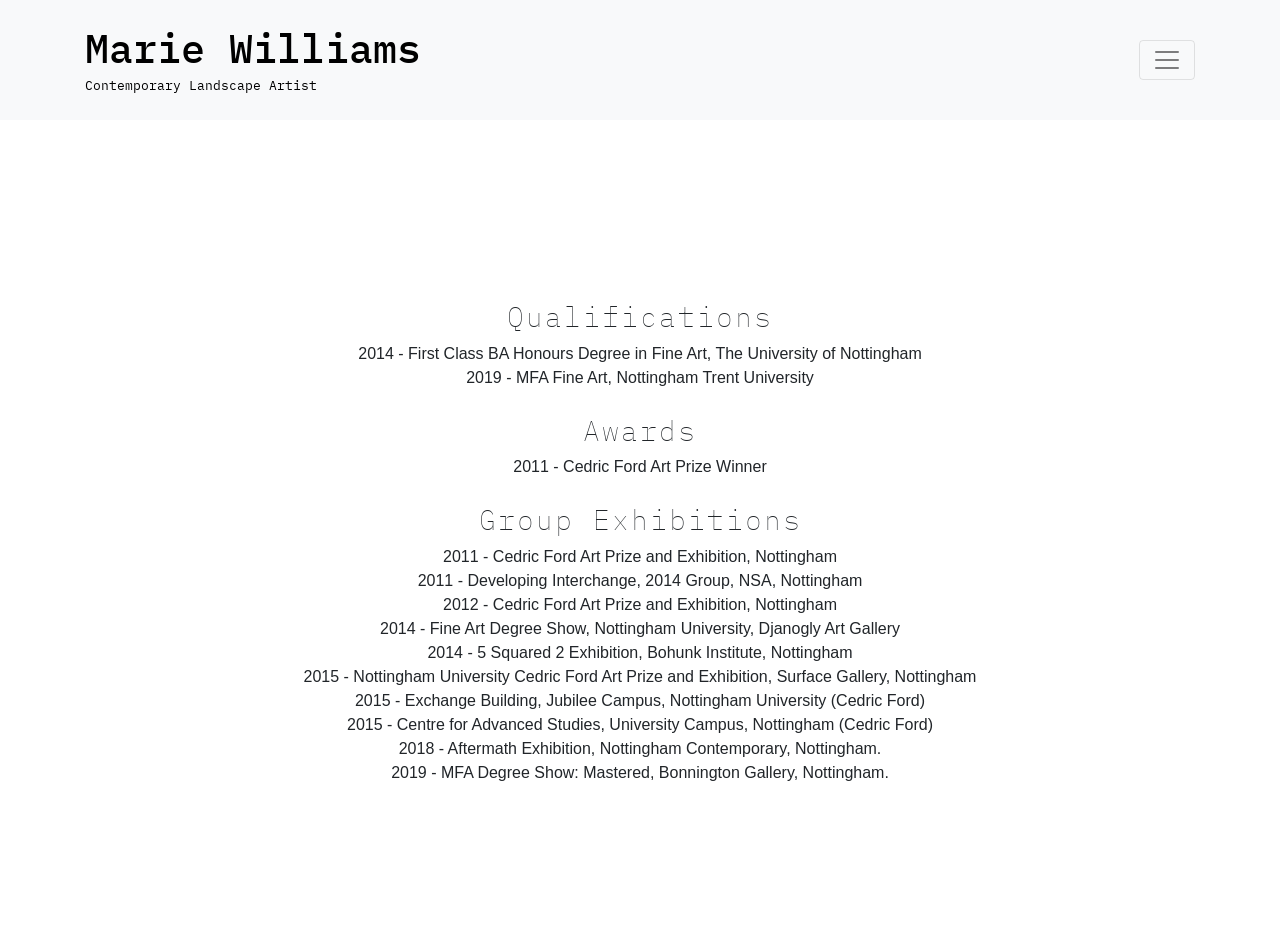
==== cv.html @ ebe1d63e "Add files via upload" ====
<!doctype html>
<html lang="en">

<head>
  <!-- Required meta tags -->
  <meta charset="utf-8">
  <meta name="viewport" content="width=device-width, initial-scale=1, shrink-to-fit=no">

  <!-- Bootstrap CSS -->
  <link rel="stylesheet" href="css/bootstrap.min.css">
  <link rel="stylesheet" href="css/custom.css">

  <title>CV - Marie Williams - Contemporary Landscape Artist</title>
</head>

<body>
  <div class="pos-f-t">
    <div class="collapse" id="navbarToggleExternalContent">
      <div class="bg-dark p-4">
        <div class="container-md text-white">
          <div class="row">
            <div class="col-md-6">
              Marie Williams is a contemporary painter working in both oils and mixed media. The impetus for her work comes from travelling through the Nottinghamshire landscape.
            </div>
            <div class="col-md-3">

            </div>
            <div class="col-md-3">
              <div class="list-group list-group-flush">
                <a href="cv.html" class="bg-dark text-white list-group-item list-group-item-action">CV</a>
                <a href="https://www.instagram.com/mariewilliamsart/" class="bg-dark text-white list-group-item list-group-item-action">Instagram</a>
              </div>
            </div>
          </div>
        </div>
      </div>
    </div>
    <nav class="navbar navbar-light bg-light">
      <div class="container-md">
        <a href="index.html" class="main-title pt-3">
          <h1 class="mb-0">Marie Williams</h1>
          <small>Contemporary Landscape Artist</small></p>
        </a>

        <button class="navbar-toggler" type="button" data-toggle="collapse" data-target="#navbarToggleExternalContent" aria-controls="navbarToggleExternalContent" aria-expanded="false" aria-label="Toggle navigation">
          <span class="navbar-toggler-icon"></span>
        </button>
      </div>
    </nav>
  </div>

  <div class="container-md text-center">
    <div class="jumbotron bg-white">
      <p class="mx-auto w-75">
        <h3> Qualifications </h3>
        2014 - First Class BA Honours Degree in Fine Art, The University of Nottingham <br>
        2019 - MFA Fine Art, Nottingham Trent University <br><br>
        <h3> Awards </h3>
        2011 - Cedric Ford Art Prize Winner <br><br>
        <h3> Group Exhibitions </h3>
        2011 - Cedric Ford Art Prize and Exhibition, Nottingham <br>
        2011 - Developing Interchange, 2014 Group, NSA, Nottingham <br>
        2012 - Cedric Ford Art Prize and Exhibition, Nottingham <br>
        2014 - Fine Art Degree Show, Nottingham University, Djanogly Art Gallery <br>
        2014 - 5 Squared 2 Exhibition, Bohunk Institute, Nottingham <br>
        2015 - Nottingham University Cedric Ford Art Prize and Exhibition, Surface Gallery, Nottingham <br>
        2015 - Exchange Building, Jubilee Campus, Nottingham University (Cedric Ford) <br>
        2015 - Centre for Advanced Studies, University Campus, Nottingham (Cedric Ford) <br>
        2018 - Aftermath Exhibition, Nottingham Contemporary, Nottingham. <br>
        2019 - MFA Degree Show: Mastered, Bonnington Gallery, Nottingham.
      </p>
    </div>
  </div>


  <script src="js/jquery.min.js"></script>
  <script src="js/bootstrap.min.js"></script>
</body>

</html>
---- css/custom.css ----
@import url('https://fonts.googleapis.com/css2?family=IBM+Plex+Mono:wght@300;400&display=swap');

.main-title {
  font-family: 'IBM Plex Mono', monospace;
  text-decoration: none !important;
  color: black !important;
}

.jumbotron {
  margin-top: 100px;
  margin-bottom: 80px;
}

.jumbotron h2 {
  font-family: 'IBM Plex Mono', monospace;
  letter-spacing: 2px;
  font-size: 42px;
  font-weight: 100;
}

.jumbotron h3 {
  font-family: 'IBM Plex Mono', monospace;
  letter-spacing: 2px;
  font-size: 28px;
  font-weight: 100;
}

.jumbotron p {
  font-family: 'IBM Plex Mono', monospace;
  letter-spacing: 1px;
  font-size: 20px;
  font-weight: 100;
}

img {
  cursor: pointer;
}
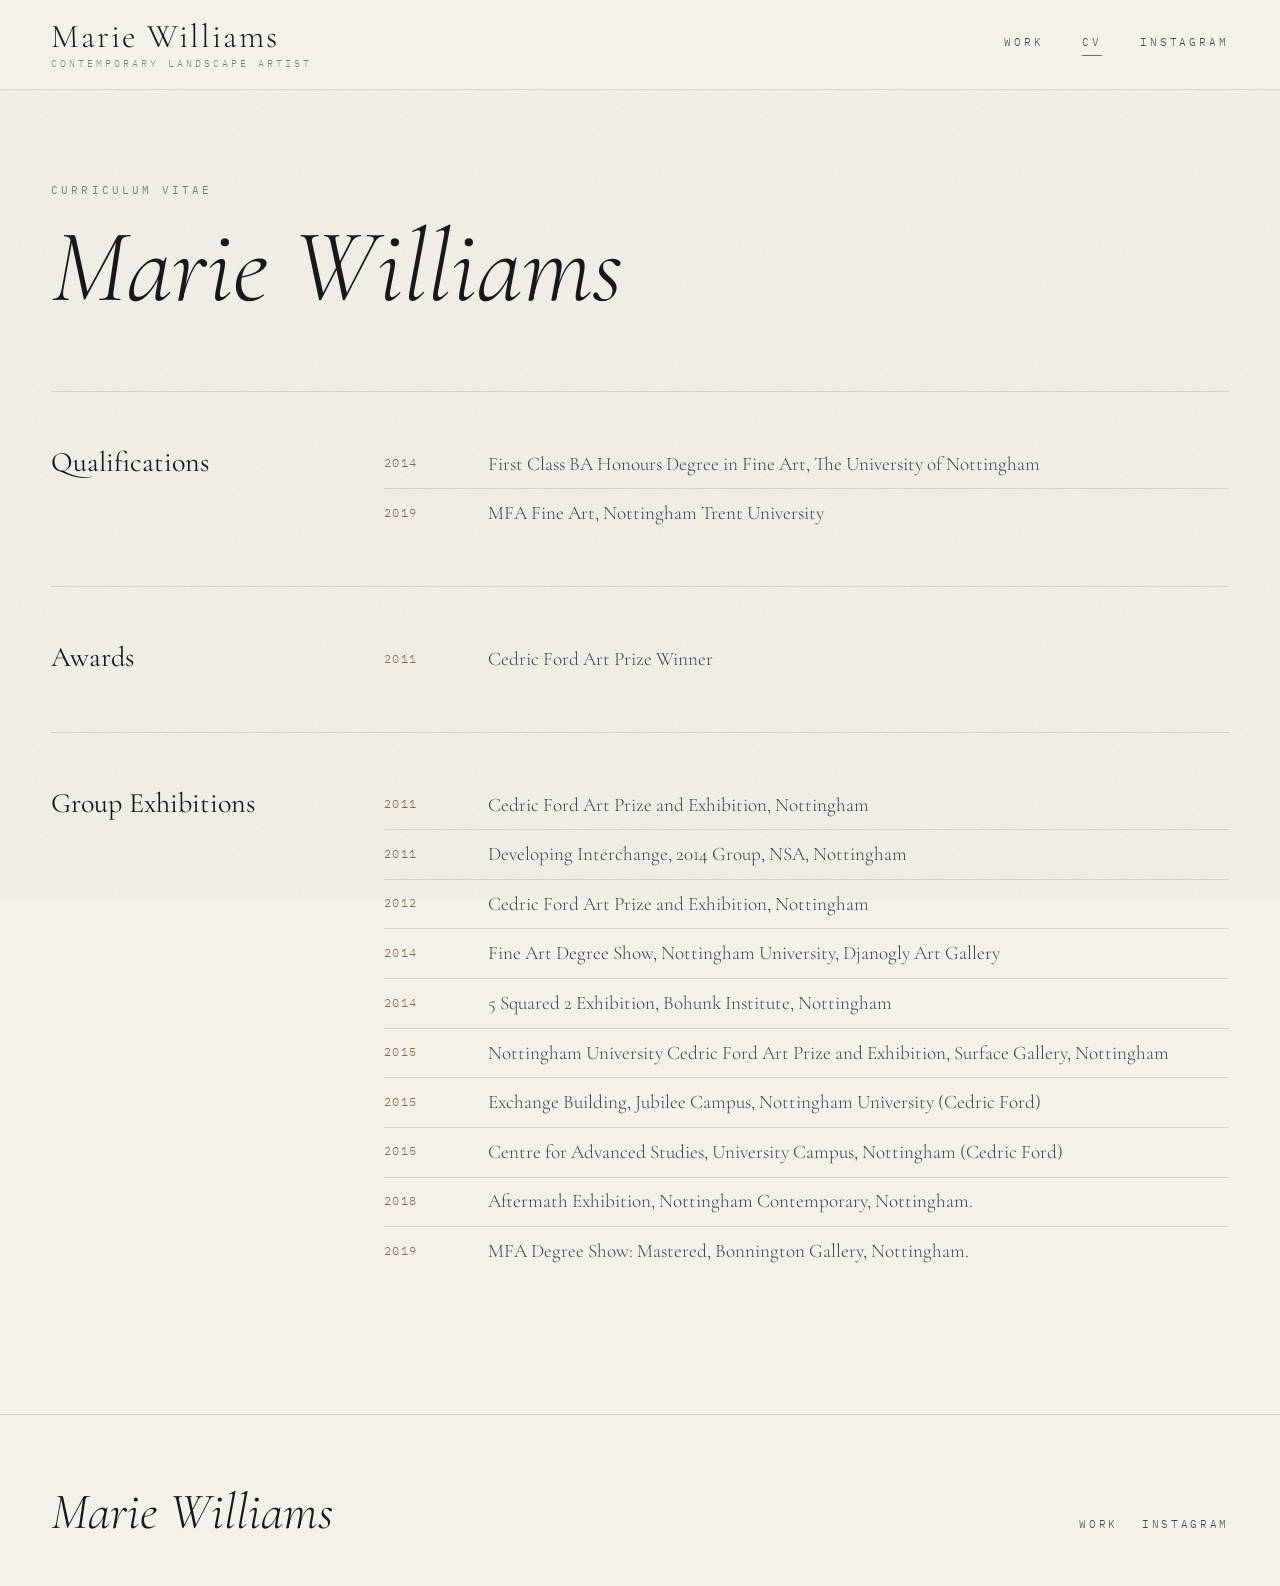
==== commit 5986fd91: "Refactor CV and index pages for improved structure and accessibility; add site.js for mobile menu an" ====
--- a/cv.html
+++ b/cv.html
@@ -1,80 +1,101 @@
-<!doctype html>
-<html lang="en">
-
-<head>
-  <!-- Required meta tags -->
-  <meta charset="utf-8">
-  <meta name="viewport" content="width=device-width, initial-scale=1, shrink-to-fit=no">
-
-  <!-- Bootstrap CSS -->
-  <link rel="stylesheet" href="css/bootstrap.min.css">
-  <link rel="stylesheet" href="css/custom.css">
-
-  <title>CV - Marie Williams - Contemporary Landscape Artist</title>
-</head>
-
-<body>
-  <div class="pos-f-t">
-    <div class="collapse" id="navbarToggleExternalContent">
-      <div class="bg-dark p-4">
-        <div class="container-md text-white">
-          <div class="row">
-            <div class="col-md-6">
-              Marie Williams is a contemporary painter working in both oils and mixed media. The impetus for her work comes from travelling through the Nottinghamshire landscape.
-            </div>
-            <div class="col-md-3">
-
-            </div>
-            <div class="col-md-3">
-              <div class="list-group list-group-flush">
-                <a href="cv.html" class="bg-dark text-white list-group-item list-group-item-action">CV</a>
-                <a href="https://www.instagram.com/mariewilliamsart/" class="bg-dark text-white list-group-item list-group-item-action">Instagram</a>
-              </div>
-            </div>
-          </div>
-        </div>
-      </div>
-    </div>
-    <nav class="navbar navbar-light bg-light">
-      <div class="container-md">
-        <a href="index.html" class="main-title pt-3">
-          <h1 class="mb-0">Marie Williams</h1>
-          <small>Contemporary Landscape Artist</small></p>
-        </a>
-
-        <button class="navbar-toggler" type="button" data-toggle="collapse" data-target="#navbarToggleExternalContent" aria-controls="navbarToggleExternalContent" aria-expanded="false" aria-label="Toggle navigation">
-          <span class="navbar-toggler-icon"></span>
-        </button>
-      </div>
-    </nav>
-  </div>
-
-  <div class="container-md text-center">
-    <div class="jumbotron bg-white">
-      <p class="mx-auto w-75">
-        <h3> Qualifications </h3>
-        2014 - First Class BA Honours Degree in Fine Art, The University of Nottingham <br>
-        2019 - MFA Fine Art, Nottingham Trent University <br><br>
-        <h3> Awards </h3>
-        2011 - Cedric Ford Art Prize Winner <br><br>
-        <h3> Group Exhibitions </h3>
-        2011 - Cedric Ford Art Prize and Exhibition, Nottingham <br>
-        2011 - Developing Interchange, 2014 Group, NSA, Nottingham <br>
-        2012 - Cedric Ford Art Prize and Exhibition, Nottingham <br>
-        2014 - Fine Art Degree Show, Nottingham University, Djanogly Art Gallery <br>
-        2014 - 5 Squared 2 Exhibition, Bohunk Institute, Nottingham <br>
-        2015 - Nottingham University Cedric Ford Art Prize and Exhibition, Surface Gallery, Nottingham <br>
-        2015 - Exchange Building, Jubilee Campus, Nottingham University (Cedric Ford) <br>
-        2015 - Centre for Advanced Studies, University Campus, Nottingham (Cedric Ford) <br>
-        2018 - Aftermath Exhibition, Nottingham Contemporary, Nottingham. <br>
-        2019 - MFA Degree Show: Mastered, Bonnington Gallery, Nottingham.
-      </p>
-    </div>
-  </div>
-
-
-  <script src="js/jquery.min.js"></script>
-  <script src="js/bootstrap.min.js"></script>
-</body>
-
-</html>
+<!doctype html>
+<html lang="en">
+
+<head>
+  <meta charset="utf-8">
+  <meta name="viewport" content="width=device-width, initial-scale=1">
+  <meta name="description" content="Qualifications, awards and group exhibitions of Marie Williams, contemporary landscape artist.">
+
+  <link rel="preconnect" href="https://fonts.googleapis.com">
+  <link rel="preconnect" href="https://fonts.gstatic.com" crossorigin>
+  <link rel="stylesheet" href="css/custom.css">
+
+  <title>CV - Marie Williams - Contemporary Landscape Artist</title>
+</head>
+
+<body>
+
+  <header class="site-header">
+    <div class="site-header__inner">
+      <a href="index.html" class="main-title">
+        <h1>Marie Williams</h1>
+        <small>Contemporary Landscape Artist</small>
+      </a>
+
+      <nav class="nav-links" aria-label="Primary">
+        <a href="index.html">Work</a>
+        <a href="cv.html" aria-current="page">CV</a>
+        <a href="https://www.instagram.com/mariewilliamsart/">Instagram</a>
+      </nav>
+
+      <button class="nav-toggle" type="button" aria-expanded="false" aria-controls="navPanel" aria-label="Menu">
+        <span></span><span></span><span></span>
+      </button>
+    </div>
+  </header>
+
+  <div class="nav-panel" id="navPanel">
+    <div class="shell">
+      <p class="nav-panel__note">Marie Williams is a contemporary painter working in both oils and mixed media. The impetus for her work comes from travelling through the Nottinghamshire landscape.</p>
+      <nav class="nav-panel__links" aria-label="Menu">
+        <a href="index.html">Work</a>
+        <a href="cv.html">CV</a>
+        <a href="https://www.instagram.com/mariewilliamsart/">Instagram</a>
+      </nav>
+    </div>
+  </div>
+
+  <main class="cv">
+    <div class="shell">
+
+      <span class="eyebrow reveal">Curriculum Vitae</span>
+      <h2 class="cv__title reveal">Marie Williams</h2>
+
+      <section class="cv-block reveal">
+        <h3>Qualifications</h3>
+        <ul class="cv-list">
+          <li><span class="yr">2014</span><span>First Class BA Honours Degree in Fine Art, The University of Nottingham</span></li>
+          <li><span class="yr">2019</span><span>MFA Fine Art, Nottingham Trent University</span></li>
+        </ul>
+      </section>
+
+      <section class="cv-block reveal">
+        <h3>Awards</h3>
+        <ul class="cv-list">
+          <li><span class="yr">2011</span><span>Cedric Ford Art Prize Winner</span></li>
+        </ul>
+      </section>
+
+      <section class="cv-block reveal">
+        <h3>Group Exhibitions</h3>
+        <ul class="cv-list">
+          <li><span class="yr">2011</span><span>Cedric Ford Art Prize and Exhibition, Nottingham</span></li>
+          <li><span class="yr">2011</span><span>Developing Interchange, 2014 Group, NSA, Nottingham</span></li>
+          <li><span class="yr">2012</span><span>Cedric Ford Art Prize and Exhibition, Nottingham</span></li>
+          <li><span class="yr">2014</span><span>Fine Art Degree Show, Nottingham University, Djanogly Art Gallery</span></li>
+          <li><span class="yr">2014</span><span>5 Squared 2 Exhibition, Bohunk Institute, Nottingham</span></li>
+          <li><span class="yr">2015</span><span>Nottingham University Cedric Ford Art Prize and Exhibition, Surface Gallery, Nottingham</span></li>
+          <li><span class="yr">2015</span><span>Exchange Building, Jubilee Campus, Nottingham University (Cedric Ford)</span></li>
+          <li><span class="yr">2015</span><span>Centre for Advanced Studies, University Campus, Nottingham (Cedric Ford)</span></li>
+          <li><span class="yr">2018</span><span>Aftermath Exhibition, Nottingham Contemporary, Nottingham.</span></li>
+          <li><span class="yr">2019</span><span>MFA Degree Show: Mastered, Bonnington Gallery, Nottingham.</span></li>
+        </ul>
+      </section>
+
+    </div>
+  </main>
+
+  <footer class="site-footer">
+    <div class="shell site-footer__inner">
+      <p class="site-footer__name">Marie Williams</p>
+      <nav class="footer-links" aria-label="Footer">
+        <a href="index.html">Work</a>
+        <a href="https://www.instagram.com/mariewilliamsart/">Instagram</a>
+      </nav>
+    </div>
+  </footer>
+
+  <script src="js/site.js"></script>
+</body>
+
+</html>
--- a/css/custom.css
+++ b/css/custom.css
@@ -1,37 +1,576 @@
-@import url('https://fonts.googleapis.com/css2?family=IBM+Plex+Mono:wght@300;400&display=swap');
-
-.main-title {
-  font-family: 'IBM Plex Mono', monospace;
-  text-decoration: none !important;
-  color: black !important;
-}
-
-.jumbotron {
-  margin-top: 100px;
-  margin-bottom: 80px;
-}
-
-.jumbotron h2 {
-  font-family: 'IBM Plex Mono', monospace;
-  letter-spacing: 2px;
-  font-size: 42px;
-  font-weight: 100;
-}
-
-.jumbotron h3 {
-  font-family: 'IBM Plex Mono', monospace;
-  letter-spacing: 2px;
-  font-size: 28px;
-  font-weight: 100;
-}
-
-.jumbotron p {
-  font-family: 'IBM Plex Mono', monospace;
-  letter-spacing: 1px;
-  font-size: 20px;
-  font-weight: 100;
-}
-
-img {
-  cursor: pointer;
-}
+/* ==========================================================================
+   Marie Williams — Contemporary Landscape Artist
+   Bespoke stylesheet. Editorial / gallery.
+   ========================================================================== */
+
+@import url('https://fonts.googleapis.com/css2?family=Cormorant+Garamond:ital,wght@0,300;0,400;0,500;1,300;1,400&family=IBM+Plex+Mono:wght@300;400&display=swap');
+
+/* ---------- Tokens ---------- */
+:root {
+  --paper:        #f4f1ea;
+  --paper-deep:   #eae5db;
+  --ink:          #16181a;
+  --ink-soft:     #3d4247;
+  --ink-faint:    #7d817f;
+  --rule:         rgba(22, 24, 26, .13);
+  --clay:         #8a6a4a;
+
+  --display: 'Cormorant Garamond', 'Times New Roman', Georgia, serif;
+  --mono: 'IBM Plex Mono', ui-monospace, Menlo, monospace;
+
+  --shell: min(1400px, 92vw);
+  --ease: cubic-bezier(.22, .61, .36, 1);
+}
+
+/* ---------- Reset ---------- */
+*, *::before, *::after { box-sizing: border-box; }
+
+html { -webkit-text-size-adjust: 100%; scroll-behavior: smooth; }
+
+body {
+  margin: 0;
+  background: var(--paper);
+  color: var(--ink);
+  font-family: var(--display);
+  font-size: clamp(17px, 1.05vw + 13px, 21px);
+  line-height: 1.62;
+  font-weight: 300;
+  overflow-x: hidden;
+  -webkit-font-smoothing: antialiased;
+}
+
+body.is-locked { overflow: hidden; }
+
+img { max-width: 100%; display: block; }
+a { color: inherit; }
+
+::selection { background: var(--clay); color: var(--paper); }
+
+/* Paper grain — a faint tooth over the whole page */
+body::after {
+  content: "";
+  position: fixed;
+  inset: 0;
+  pointer-events: none;
+  z-index: 9;
+  opacity: .3;
+  mix-blend-mode: multiply;
+  background-image: url("data:image/svg+xml;utf8,<svg xmlns='http://www.w3.org/2000/svg' width='180' height='180'><filter id='n'><feTurbulence type='fractalNoise' baseFrequency='.86' numOctaves='3' stitchTiles='stitch'/><feColorMatrix type='saturate' values='0'/></filter><rect width='180' height='180' filter='url(%23n)' opacity='.42'/></svg>");
+}
+
+/* ---------- Shared bits ---------- */
+.shell { width: var(--shell); margin-inline: auto; }
+
+.eyebrow {
+  font-family: var(--mono);
+  font-weight: 400;
+  font-size: 11px;
+  letter-spacing: .28em;
+  text-transform: uppercase;
+  color: var(--ink-faint);
+}
+
+/* ---------- Header ---------- */
+.site-header {
+  position: sticky;
+  top: 0;
+  z-index: 40;
+  background: rgba(244, 241, 234, .86);
+  backdrop-filter: saturate(140%) blur(12px);
+  -webkit-backdrop-filter: saturate(140%) blur(12px);
+  border-bottom: 1px solid var(--rule);
+}
+
+.site-header__inner {
+  width: var(--shell);
+  margin-inline: auto;
+  display: flex;
+  align-items: center;
+  justify-content: space-between;
+  gap: 1.5rem;
+  padding: clamp(.9rem, 1.6vw, 1.4rem) 0;
+}
+
+.main-title {
+  text-decoration: none;
+  color: var(--ink);
+  display: block;
+  line-height: 1;
+}
+
+.main-title h1 {
+  margin: 0;
+  font-family: var(--display);
+  font-weight: 300;
+  font-size: clamp(1.5rem, 2.6vw, 2.1rem);
+  letter-spacing: .06em;
+}
+
+.main-title small {
+  display: block;
+  margin-top: .5em;
+  font-family: var(--mono);
+  font-size: 10px;
+  letter-spacing: .3em;
+  text-transform: uppercase;
+  color: var(--ink-faint);
+}
+
+/* Desktop nav */
+.nav-links {
+  display: flex;
+  align-items: center;
+  gap: clamp(1.4rem, 3vw, 2.75rem);
+}
+
+.nav-links a {
+  font-family: var(--mono);
+  font-size: 11px;
+  letter-spacing: .26em;
+  text-transform: uppercase;
+  text-decoration: none;
+  color: var(--ink-soft);
+  padding-bottom: 4px;
+  position: relative;
+  transition: color .4s var(--ease);
+}
+
+.nav-links a::after {
+  content: "";
+  position: absolute;
+  left: 0; bottom: 0;
+  width: 100%; height: 1px;
+  background: var(--clay);
+  transform: scaleX(0);
+  transform-origin: right;
+  transition: transform .5s var(--ease);
+}
+
+.nav-links a:hover { color: var(--ink); }
+.nav-links a:hover::after,
+.nav-links a[aria-current="page"]::after { transform: scaleX(1); transform-origin: left; }
+
+/* Burger */
+.nav-toggle {
+  display: none;
+  background: none;
+  border: 0;
+  padding: .6rem;
+  margin-right: -.6rem;
+  cursor: pointer;
+  color: var(--ink);
+  position: relative;
+  z-index: 41;
+}
+.nav-toggle span {
+  display: block;
+  width: 26px;
+  height: 1px;
+  background: currentColor;
+  transition: transform .45s var(--ease), opacity .3s var(--ease), background .45s var(--ease);
+}
+.nav-toggle span + span { margin-top: 7px; }
+.nav-toggle[aria-expanded="true"] { color: var(--paper); }
+.nav-toggle[aria-expanded="true"] span:nth-child(1) { transform: translateY(8px) rotate(45deg); }
+.nav-toggle[aria-expanded="true"] span:nth-child(2) { opacity: 0; }
+.nav-toggle[aria-expanded="true"] span:nth-child(3) { transform: translateY(-8px) rotate(-45deg); }
+
+/* Full-screen panel */
+.nav-panel {
+  position: fixed;
+  inset: 0;
+  z-index: 39;
+  background: var(--ink);
+  color: var(--paper);
+  display: flex;
+  flex-direction: column;
+  justify-content: center;
+  padding: 6rem 0 4rem;
+  opacity: 0;
+  visibility: hidden;
+  transform: translateY(-1.5rem);
+  transition: opacity .5s var(--ease), transform .6s var(--ease), visibility .5s;
+}
+.nav-panel.is-open { opacity: 1; visibility: visible; transform: none; }
+
+.nav-panel__note {
+  font-family: var(--display);
+  font-size: clamp(1.05rem, 2.4vw, 1.45rem);
+  font-weight: 300;
+  line-height: 1.55;
+  max-width: 34ch;
+  color: rgba(244, 241, 234, .72);
+  margin: 0 0 3rem;
+}
+
+.nav-panel__links { display: grid; gap: .25rem; }
+.nav-panel__links a {
+  font-family: var(--display);
+  font-size: clamp(2.2rem, 8vw, 4.5rem);
+  font-weight: 300;
+  letter-spacing: .02em;
+  text-decoration: none;
+  color: var(--paper);
+  padding: .1em 0;
+  border-bottom: 1px solid rgba(244, 241, 234, .16);
+  transition: color .4s var(--ease), padding-left .5s var(--ease);
+}
+.nav-panel__links a:hover { color: #c9a37a; padding-left: .3em; }
+
+/* ---------- Hero ---------- */
+.hero { padding: clamp(3.5rem, 11vh, 9rem) 0 clamp(2.5rem, 7vh, 5rem); }
+
+.hero__mark {
+  font-family: var(--display);
+  font-style: italic;
+  font-weight: 300;
+  font-size: clamp(3.2rem, 12.5vw, 11rem);
+  line-height: .95;
+  letter-spacing: -.02em;
+  margin: 0;
+}
+
+.hero__mark .line { display: block; }
+.hero__mark .line:nth-child(2) { padding-left: clamp(0rem, 12vw, 12rem); }
+
+.hero__meta {
+  display: flex;
+  flex-wrap: wrap;
+  justify-content: space-between;
+  gap: 1rem 2rem;
+  margin-top: clamp(2rem, 5vw, 3.5rem);
+  padding-top: 1.25rem;
+  border-top: 1px solid var(--rule);
+}
+
+/* ---------- Statement ---------- */
+.statement { padding: clamp(3rem, 8vh, 6rem) 0; }
+
+.statement__grid {
+  display: grid;
+  grid-template-columns: minmax(0, 4fr) minmax(0, 7fr);
+  gap: clamp(2rem, 6vw, 6rem);
+  align-items: start;
+}
+
+.statement__aside { position: sticky; top: 9rem; }
+
+.statement__aside h2 {
+  font-family: var(--display);
+  font-weight: 300;
+  font-style: italic;
+  font-size: clamp(2rem, 4.5vw, 3.4rem);
+  line-height: 1.05;
+  margin: .8rem 0 0;
+}
+
+.statement__body p {
+  margin: 0;
+  font-size: clamp(1.05rem, .55vw + .95rem, 1.4rem);
+  line-height: 1.72;
+  color: var(--ink-soft);
+  max-width: 62ch;
+}
+
+.statement__body p + p { margin-top: 1.35em; }
+
+.statement__body p:first-child::first-line { color: var(--ink); }
+
+.statement__body p:first-child::first-letter {
+  float: left;
+  font-size: 4.1em;
+  line-height: .82;
+  padding: .07em .12em 0 0;
+  font-weight: 400;
+  color: var(--clay);
+}
+
+/* ---------- Gallery ---------- */
+.gallery { padding: clamp(2rem, 5vh, 4rem) 0 clamp(4rem, 10vh, 8rem); }
+
+.gallery__head {
+  display: flex;
+  align-items: baseline;
+  justify-content: space-between;
+  gap: 1rem;
+  padding-bottom: 1.1rem;
+  border-bottom: 1px solid var(--rule);
+  margin-bottom: clamp(2rem, 5vw, 4rem);
+}
+
+.gallery__grid {
+  display: grid;
+  grid-template-columns: repeat(12, 1fr);
+  gap: clamp(1.75rem, 3vw, 3.25rem);
+}
+
+/* Asymmetric editorial rhythm */
+.plate--wide   { grid-column: span 7; }
+.plate--narrow { grid-column: span 5; }
+.plate--full   { grid-column: span 12; }
+.plate--offset { margin-top: clamp(1.5rem, 6vw, 5rem); }
+
+.plate__frame {
+  position: relative;
+  overflow: hidden;
+  background: var(--paper-deep);
+  cursor: pointer;
+  border: 0;
+  padding: 0;
+  width: 100%;
+  display: block;
+  -webkit-appearance: none;
+  appearance: none;
+}
+
+.plate__frame::after {
+  content: "";
+  position: absolute;
+  inset: 0;
+  box-shadow: inset 0 0 0 1px rgba(22, 24, 26, .08);
+  pointer-events: none;
+}
+
+.plate__frame img {
+  width: 100%;
+  height: auto;
+  transition: transform 1.1s var(--ease), filter 1.1s var(--ease);
+}
+
+.plate__frame:hover img,
+.plate__frame:focus-visible img { transform: scale(1.035); filter: saturate(1.06); }
+
+.plate__frame:focus-visible { outline: 1px solid var(--clay); outline-offset: 6px; }
+
+.plate__caption {
+  display: flex;
+  justify-content: space-between;
+  align-items: baseline;
+  gap: 1rem;
+  margin-top: .9rem;
+}
+
+.plate__caption .idx {
+  font-family: var(--mono);
+  font-size: 11px;
+  letter-spacing: .22em;
+  color: var(--ink-faint);
+}
+
+.plate__caption .cue {
+  font-family: var(--mono);
+  font-size: 10px;
+  letter-spacing: .24em;
+  text-transform: uppercase;
+  color: var(--ink-faint);
+  opacity: 0;
+  transform: translateX(-6px);
+  transition: opacity .5s var(--ease), transform .5s var(--ease);
+}
+
+.plate:hover .cue,
+.plate:focus-within .cue { opacity: 1; transform: none; }
+
+/* Reveal on scroll */
+.reveal {
+  opacity: 0;
+  transform: translateY(28px);
+  transition: opacity 1s var(--ease), transform 1.1s var(--ease);
+}
+.reveal.is-in { opacity: 1; transform: none; }
+
+/* ---------- CV ---------- */
+.cv { padding: clamp(3rem, 9vh, 7rem) 0 clamp(4rem, 10vh, 8rem); }
+
+.cv__title {
+  font-family: var(--display);
+  font-style: italic;
+  font-weight: 300;
+  font-size: clamp(2.6rem, 9vw, 6.5rem);
+  line-height: 1;
+  margin: .6rem 0 clamp(2.5rem, 6vw, 4.5rem);
+}
+
+.cv-block {
+  display: grid;
+  grid-template-columns: minmax(0, 3fr) minmax(0, 9fr);
+  gap: clamp(1rem, 4vw, 4rem);
+  padding: clamp(1.8rem, 4vw, 3rem) 0;
+  border-top: 1px solid var(--rule);
+}
+
+.cv-block h3 {
+  margin: 0;
+  font-family: var(--display);
+  font-weight: 400;
+  font-size: clamp(1.35rem, 2.2vw, 1.9rem);
+  position: sticky;
+  top: 9rem;
+  align-self: start;
+}
+
+.cv-list { list-style: none; margin: 0; padding: 0; }
+
+.cv-list li {
+  display: grid;
+  grid-template-columns: 5.5rem 1fr;
+  gap: 1rem;
+  padding: .62rem 0;
+  border-bottom: 1px solid var(--rule);
+  color: var(--ink-soft);
+  font-size: clamp(1rem, .4vw + .92rem, 1.2rem);
+  line-height: 1.5;
+  transition: color .4s var(--ease);
+}
+.cv-list li:last-child { border-bottom: 0; }
+.cv-list li:hover { color: var(--ink); }
+
+.cv-list .yr {
+  font-family: var(--mono);
+  font-size: 12px;
+  letter-spacing: .12em;
+  color: var(--clay);
+  padding-top: .38em;
+}
+
+/* ---------- Footer ---------- */
+.site-footer {
+  border-top: 1px solid var(--rule);
+  padding: clamp(2.5rem, 6vw, 4.5rem) 0 clamp(2rem, 4vw, 3rem);
+}
+
+.site-footer__inner {
+  display: flex;
+  flex-wrap: wrap;
+  align-items: flex-end;
+  justify-content: space-between;
+  gap: 1.75rem 2rem;
+}
+
+.site-footer__name {
+  font-family: var(--display);
+  font-style: italic;
+  font-weight: 300;
+  font-size: clamp(1.8rem, 5vw, 3.2rem);
+  line-height: 1;
+  margin: 0;
+}
+
+.footer-links { display: flex; flex-wrap: wrap; gap: 1.5rem; }
+
+.footer-links a {
+  font-family: var(--mono);
+  font-size: 11px;
+  letter-spacing: .24em;
+  text-transform: uppercase;
+  text-decoration: none;
+  color: var(--ink-soft);
+  border-bottom: 1px solid transparent;
+  padding-bottom: 3px;
+  transition: color .4s var(--ease), border-color .4s var(--ease);
+}
+.footer-links a:hover { color: var(--ink); border-color: var(--clay); }
+
+/* ---------- Lightbox ---------- */
+.lightbox {
+  position: fixed;
+  inset: 0;
+  z-index: 60;
+  background: rgba(16, 17, 19, .96);
+  display: flex;
+  flex-direction: column;
+  opacity: 0;
+  visibility: hidden;
+  transition: opacity .45s var(--ease), visibility .45s;
+}
+.lightbox.is-open { opacity: 1; visibility: visible; }
+
+.lightbox__stage {
+  flex: 1;
+  display: grid;
+  place-items: center;
+  padding: clamp(3.5rem, 8vh, 6rem) clamp(1rem, 6vw, 6rem) 1rem;
+  min-height: 0;
+}
+
+.lightbox__stage img {
+  max-width: 100%;
+  max-height: 100%;
+  width: auto;
+  object-fit: contain;
+  box-shadow: 0 40px 90px rgba(0, 0, 0, .55);
+  animation: plateIn .7s var(--ease) both;
+}
+
+@keyframes plateIn {
+  from { opacity: 0; transform: scale(.985); }
+  to   { opacity: 1; transform: none; }
+}
+
+.lightbox__bar {
+  display: flex;
+  align-items: center;
+  justify-content: space-between;
+  gap: 1rem;
+  padding: 1rem clamp(1rem, 6vw, 6rem) clamp(1.5rem, 4vh, 2.5rem);
+  color: rgba(244, 241, 234, .75);
+}
+
+.lb-btn {
+  background: none;
+  border: 1px solid rgba(244, 241, 234, .28);
+  color: rgba(244, 241, 234, .85);
+  font-family: var(--mono);
+  font-size: 10px;
+  letter-spacing: .24em;
+  text-transform: uppercase;
+  padding: .7rem 1.15rem;
+  cursor: pointer;
+  transition: background .35s var(--ease), color .35s var(--ease), border-color .35s var(--ease);
+}
+.lb-btn:hover { background: rgba(244, 241, 234, .92); color: var(--ink); border-color: transparent; }
+
+.lb-count {
+  font-family: var(--mono);
+  font-size: 11px;
+  letter-spacing: .26em;
+}
+
+.lightbox__close {
+  position: absolute;
+  top: clamp(1rem, 3vh, 2rem);
+  right: clamp(1rem, 5vw, 3rem);
+  z-index: 2;
+}
+
+/* ---------- Responsive ---------- */
+@media (max-width: 900px) {
+  .nav-links { display: none; }
+  .nav-toggle { display: block; }
+
+  .statement__grid { grid-template-columns: 1fr; }
+  .statement__aside { position: static; }
+
+  .plate--wide, .plate--narrow { grid-column: span 12; }
+  .plate--offset { margin-top: 0; }
+
+  .cv-block { grid-template-columns: 1fr; }
+  .cv-block h3 { position: static; }
+}
+
+@media (max-width: 560px) {
+  :root { --shell: 88vw; }
+  .statement__body p:first-child::first-letter { font-size: 3.2em; }
+  .cv-list li { grid-template-columns: 4.2rem 1fr; gap: .75rem; }
+  .lightbox__bar { padding-inline: 1.25rem; }
+  .lb-btn { padding: .6rem .8rem; letter-spacing: .16em; }
+}
+
+@media (prefers-reduced-motion: reduce) {
+  html { scroll-behavior: auto; }
+  *, *::before, *::after {
+    animation-duration: .001ms !important;
+    transition-duration: .001ms !important;
+  }
+  .reveal { opacity: 1; transform: none; }
+}
